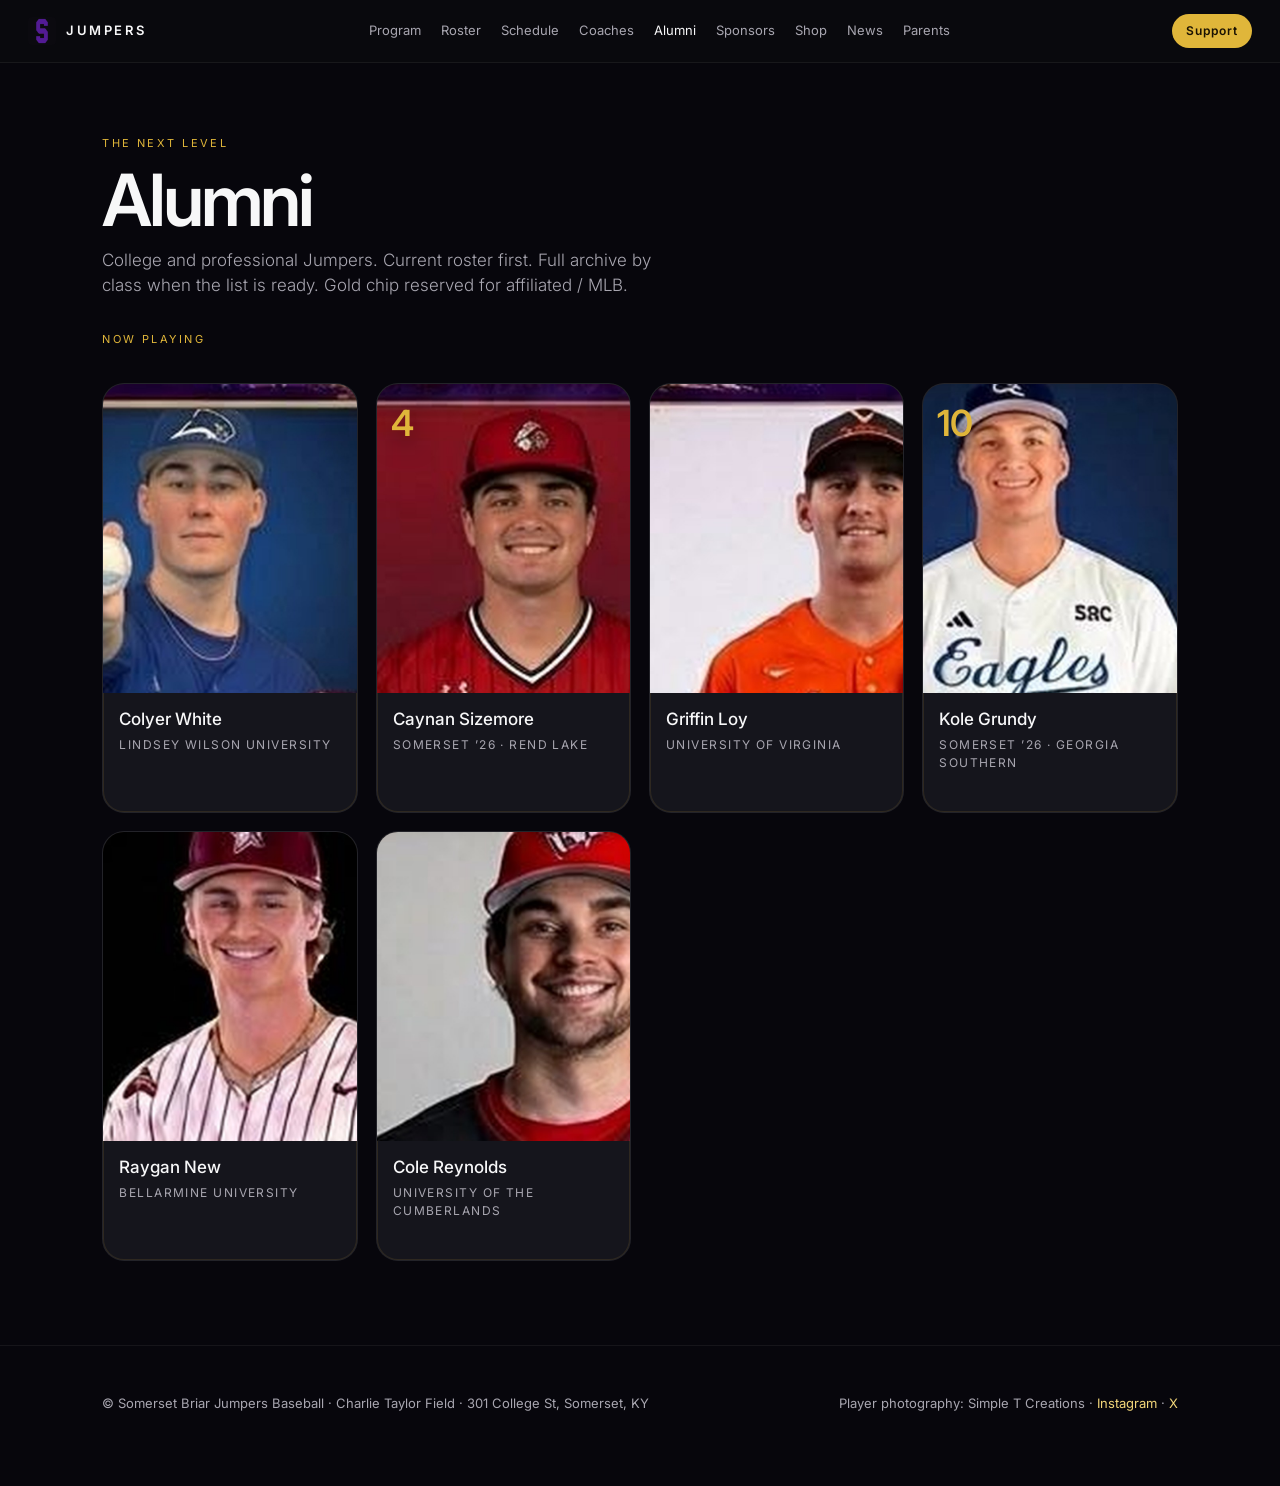
==== alumni.html @ 0ed85373 "Initial commit" ====
<!DOCTYPE html>
<html lang="en">
<head>
  <meta charset="UTF-8" />
  <meta name="viewport" content="width=device-width, initial-scale=1" />
  <title>Alumni · Jumpers Baseball</title>
  <link rel="icon" href="assets/img/brand/power-s.jpg" />
  <link rel="preconnect" href="https://fonts.googleapis.com" />
  <link rel="preconnect" href="https://fonts.gstatic.com" crossorigin />
  <link href="https://fonts.googleapis.com/css2?family=Inter:wght@300;400;500;600;700&display=swap" rel="stylesheet" />
  <link rel="stylesheet" href="css/app.css" />
</head>
<body>
  <nav class="top" id="site-nav"></nav>

  <header class="page-hero">
    <p class="kicker">The next level</p>
    <h1 style="font-size:clamp(40px,6vw,72px)">Alumni</h1>
    <p class="lede">College and professional Jumpers. Current roster first. Full archive by class when the list is ready. Gold chip reserved for affiliated / MLB.</p>
  </header>
  <section class="block" style="padding-top:12px">
    <div class="wrap">
      <p class="kicker">Now playing</p>
      <div class="grid" id="alumni-grid"></div>
    </div>
  </section>

  <footer class="site" id="site-foot"></footer>
  <script src="js/app.js"></script>
</body>
</html>
---- css/app.css ----
:root {
  --night: #07060c;
  --night-2: #12101a;
  --night-3: #1b1528;
  --purple: #5b2ad6;
  --purple-2: #8b5cf6;
  --gold: #e0b63a;
  --gold-2: #f3d77a;
  --paper: #f4f1ea;
  --stone: #a8a6b0;
  --white: #f7f7f8;
  --line: rgba(201, 162, 39, 0.28);
  --hair: rgba(255, 255, 255, 0.06);
  --max: 1180px;
}
* { box-sizing: border-box; margin: 0; padding: 0; }
html { scroll-behavior: smooth; }
body {
  font-family: Inter, system-ui, sans-serif;
  background: var(--night);
  color: var(--white);
  font-size: 17px;
  line-height: 1.5;
  min-height: 100vh;
  overflow-x: hidden;
}
a { color: inherit; text-decoration: none; }
img { max-width: 100%; display: block; }
button { font: inherit; }

.skip {
  position: absolute; left: -999px;
}
.skip:focus { left: 12px; top: 12px; background: var(--gold); color: #1a1203; padding: 8px 12px; z-index: 80; }

nav.top {
  position: sticky; top: 0; z-index: 40;
  display: flex; align-items: center; justify-content: space-between;
  padding: 14px 28px;
  background: rgba(11, 11, 15, 0.78);
  backdrop-filter: blur(18px);
  border-bottom: 1px solid var(--hair);
}
.brand { display: flex; align-items: center; gap: 10px; font-weight: 600; letter-spacing: 0.2em; font-size: 13px; }
.brand img { width: 28px; height: 28px; border-radius: 4px; }
.links { display: flex; gap: 20px; font-size: 13px; color: var(--stone); }
.links a[aria-current="page"], .links a:hover { color: var(--white); }
.pill {
  background: var(--gold);
  color: #1a1203;
  font-size: 12px;
  font-weight: 600;
  letter-spacing: 0.08em;
  padding: 8px 14px;
  border-radius: 999px;
}
.menu {
  display: none; background: none; border: 0; color: var(--white); font-size: 22px; cursor: pointer;
}
.drawer {
  display: none;
  background: #101016;
  border-bottom: 1px solid var(--hair);
  padding: 8px 28px 18px;
}
.drawer a { display: block; padding: 10px 0; color: var(--stone); font-size: 15px; }
.drawer.open { display: block; }

.hero {
  min-height: 88vh;
  position: relative;
  display: flex;
  align-items: flex-end;
  background:
    linear-gradient(180deg, rgba(11,11,15,.12) 10%, rgba(11,11,15,.86) 100%),
    var(--hero, #0b0b0f) center 60% / cover no-repeat;
}
.hero-copy { padding: 0 8vw 9vh; max-width: 920px; }
.eyebrow, .kicker {
  color: var(--gold);
  letter-spacing: 0.22em;
  font-size: 11px;
  text-transform: uppercase;
  margin-bottom: 14px;
}
h1 {
  font-weight: 600;
  font-size: clamp(44px, 8vw, 92px);
  letter-spacing: -0.045em;
  line-height: 0.95;
}
h1 span { display: block; font-weight: 300; font-size: 0.4em; letter-spacing: 0; color: var(--stone); margin-top: 12px; }
h2 {
  font-size: clamp(30px, 4.6vw, 52px);
  font-weight: 500;
  letter-spacing: -0.03em;
  line-height: 1.06;
}
.rule { width: 48px; height: 1px; background: var(--gold); margin: 20px 0; }
.lede { color: var(--stone); max-width: 560px; margin-top: 14px; font-weight: 300; }

section.block { padding: 84px 8vw; }
.wrap { max-width: var(--max); margin: 0 auto; }
.split { display: grid; grid-template-columns: 1.15fr 0.85fr; gap: 28px; }
.panel {
  background: var(--night-2);
  border: 1px solid var(--hair);
  border-radius: 28px;
  padding: 32px;
}
.panel h3 { font-size: 34px; letter-spacing: -0.03em; margin: 6px 0 8px; }
.meta { color: var(--stone); font-size: 15px; }
.chips { display: flex; gap: 8px; flex-wrap: wrap; margin-top: 20px; }
.chip {
  border: 1px solid var(--line);
  color: var(--gold-2);
  font-size: 11px;
  letter-spacing: 0.1em;
  text-transform: uppercase;
  padding: 6px 10px;
  border-radius: 999px;
}

.grid {
  display: grid;
  grid-template-columns: repeat(4, 1fr);
  gap: 18px;
  margin-top: 36px;
}
.grid-3 { grid-template-columns: repeat(3, 1fr); }
.grid-5 { grid-template-columns: repeat(5, 1fr); }

.card { perspective: 1200px; height: 430px; cursor: pointer; }
.card-inner {
  position: relative; width: 100%; height: 100%;
  transform-style: preserve-3d;
  transition: transform 0.7s cubic-bezier(.16,1,.3,1);
}
.card.is-flipped .card-inner { transform: rotateY(180deg); }
.face {
  position: absolute; inset: 0;
  backface-visibility: hidden;
  border-radius: 22px;
  overflow: hidden;
  background: #15151c;
  border: 1px solid var(--hair);
}
.face.back {
  transform: rotateY(180deg);
  background: linear-gradient(180deg, #17141f, #0e0d12);
  padding: 22px;
  display: flex; flex-direction: column;
}
.face .shot { width: 100%; height: 72%; object-fit: cover; object-position: top center; }
.sil-shot {
  height: 72%;
  display: grid; place-items: center;
  background: #14121a;
}
.sil-shot img { width: 52%; opacity: .5; height: auto; object-fit: contain; }
.face .info { padding: 14px 16px 16px; }
.num {
  position: absolute; top: 12px; left: 14px;
  font-size: 36px; font-weight: 600; color: var(--gold);
  letter-spacing: -0.04em; text-shadow: 0 8px 24px rgba(0,0,0,.5);
}
.name { font-size: 17px; font-weight: 500; }
.pos { color: var(--stone); font-size: 12px; letter-spacing: 0.12em; text-transform: uppercase; margin-top: 4px; }
.stat-row {
  display: flex; justify-content: space-between;
  padding: 10px 0;
  border-bottom: 1px solid var(--hair);
  font-size: 14px;
}
.stat-row span:last-child { color: var(--gold-2); font-variant-numeric: tabular-nums; }
.links-row { margin-top: auto; display: flex; gap: 8px; flex-wrap: wrap; }
.mini {
  font-size: 11px; letter-spacing: 0.08em; text-transform: uppercase;
  border: 1px solid var(--line); color: var(--gold-2);
  padding: 6px 8px; border-radius: 999px;
}

.coach { border-radius: 22px; overflow: hidden; background: #15151c; border: 1px solid var(--hair); }
.coach img, .coach .ph { width: 100%; height: 280px; object-fit: cover; object-position: top; }
.coach .ph { background: #16141c; display: grid; place-items: center; color: #3a3348; font-size: 12px; letter-spacing: 0.16em; }
.coach figcaption { padding: 14px 14px 18px; }
.coach strong { display: block; font-weight: 500; }
.coach em { color: var(--stone); font-style: normal; font-size: 12px; letter-spacing: 0.12em; text-transform: uppercase; }

.band {
  min-height: 62vh;
  display: flex; align-items: flex-end;
  background:
    linear-gradient(180deg, rgba(11,11,15,.18), rgba(11,11,15,.78)),
    var(--band, #0b0b0f) center / cover no-repeat;
}
.band .inner { padding: 8vh 8vw; }

.shop-grid { display: grid; grid-template-columns: 1fr 1fr; gap: 48px; align-items: center; }
.hat-ph {
  aspect-ratio: 1;
  border-radius: 28px;
  background: radial-gradient(circle at 40% 30%, #3b1a6d 0%, #0b0b0f 70%);
  display: grid; place-items: center; text-align: center;
  border: 1px solid var(--hair);
  color: var(--stone);
  letter-spacing: 0.16em;
  font-size: 12px;
  text-transform: uppercase;
  padding: 24px;
}
.hat-ph img { width: 38%; opacity: .9; margin: 0 auto 16px; }

.btn {
  display: inline-block;
  margin-top: 22px;
  background: var(--gold);
  color: #1a1203;
  font-weight: 600;
  padding: 12px 22px;
  border-radius: 999px;
  font-size: 14px;
  border: 0;
  cursor: pointer;
}
.btn.ghost { background: transparent; color: var(--gold-2); border: 1px solid var(--line); margin-left: 8px; }

form.stack { display: grid; gap: 12px; margin-top: 22px; max-width: 480px; }
form.stack input, form.stack select, form.stack textarea {
  width: 100%;
  background: #0e0e14;
  border: 1px solid var(--hair);
  color: var(--white);
  padding: 12px 14px;
  border-radius: 12px;
}
form.stack label { font-size: 13px; color: var(--stone); }

.page-hero { padding: 72px 8vw 20px; }
.note { color: var(--stone); font-size: 14px; margin-top: 10px; }

footer.site {
  padding: 48px 8vw 72px;
  border-top: 1px solid var(--hair);
  color: var(--stone);
  font-size: 13px;
  display: flex; justify-content: space-between; gap: 24px; flex-wrap: wrap;
}
footer.site a { color: var(--gold-2); }

@media (max-width: 980px) {
  .links { display: none; }
  .menu { display: block; }
  .split, .shop-grid, .grid, .grid-3, .grid-5 { grid-template-columns: 1fr 1fr; }
}
@media (max-width: 640px) {
  nav.top { padding: 12px 16px; }
  section.block, .page-hero { padding-left: 6vw; padding-right: 6vw; }
  .split, .shop-grid, .grid, .grid-3, .grid-5 { grid-template-columns: 1fr; }
  .card { height: 460px; }
  .pill { display: none; }
}

/* ——— motion layer ——— */
.hero-video {
  min-height: 100vh;
  position: relative;
  display: flex;
  align-items: flex-end;
  overflow: hidden;
}
.hero-video video,
.hero-video .poster {
  position: absolute;
  inset: 0;
  width: 100%;
  height: 100%;
  object-fit: cover;
  transform: scale(1.08);
  will-change: transform;
}
.hero-video .veil {
  position: absolute;
  inset: 0;
  background:
    linear-gradient(180deg, rgba(20,8,40,.15) 0%, rgba(7,6,12,.55) 55%, rgba(7,6,12,.94) 100%),
    radial-gradient(900px 500px at 80% 10%, rgba(91,42,214,.35), transparent 60%);
  pointer-events: none;
}
.hero-video .hero-copy {
  position: relative;
  z-index: 2;
  padding: 0 8vw 12vh;
}
.hero-video h1 { text-shadow: 0 20px 60px rgba(0,0,0,.55); }
.gold-line {
  width: 72px; height: 2px;
  background: linear-gradient(90deg, var(--gold), transparent);
  margin: 22px 0;
}

.shop-stage {
  position: relative;
  padding: 120px 8vw;
  background:
    radial-gradient(700px 380px at 15% 40%, rgba(91,42,214,.38), transparent 60%),
    radial-gradient(500px 280px at 90% 80%, rgba(224,182,58,.12), transparent 55%),
    #07060c;
}
.shop-stage .hat-ph {
  box-shadow: 0 40px 80px rgba(91,42,214,.25), inset 0 0 0 1px rgba(224,182,58,.18);
  transform: rotateY(-8deg) rotateX(4deg);
  transition: transform .6s cubic-bezier(.16,1,.3,1);
}
.shop-stage .hat-ph:hover { transform: rotateY(0) rotateX(0) scale(1.03); }

.field-pin {
  height: 160vh;
  position: relative;
}
.field-sticky {
  position: sticky;
  top: 0;
  height: 100vh;
  overflow: hidden;
  display: flex;
  align-items: flex-end;
}
.field-sticky img.bg {
  position: absolute;
  inset: -8%;
  width: 116%;
  height: 116%;
  object-fit: cover;
  will-change: transform;
}
.field-sticky .veil {
  position: absolute; inset: 0;
  background:
    linear-gradient(180deg, rgba(7,6,12,.15), rgba(20,8,40,.45) 40%, rgba(7,6,12,.88)),
    radial-gradient(600px 400px at 70% 30%, rgba(91,42,214,.28), transparent 70%);
}
.field-sticky .inner { position: relative; z-index: 2; padding: 10vh 8vw; max-width: 760px; }

.h-scene { height: 280vh; position: relative; }
.h-pin {
  position: sticky;
  top: 0;
  height: 100vh;
  overflow: hidden;
  display: flex;
  flex-direction: column;
  justify-content: center;
  background:
    radial-gradient(900px 500px at 0% 100%, rgba(91,42,214,.32), transparent 55%),
    #07060c;
}
.h-pin.field-behind {
  background:
    linear-gradient(180deg, rgba(7,6,12,.72), rgba(7,6,12,.82)),
    var(--rail-bg) center / cover no-repeat;
}
.h-head { padding: 0 8vw 28px; }
.h-track {
  display: flex;
  gap: 22px;
  padding: 0 8vw 8vh;
  width: max-content;
  will-change: transform;
}
.h-track .card,
.h-track .coach {
  flex: 0 0 280px;
  width: 280px;
}
.h-track .coach { height: 430px; }
.h-track .coach img,
.h-track .coach .ph { height: 320px; }

.card {
  transform-style: preserve-3d;
  transition: box-shadow .35s ease;
}
.card:hover {
  box-shadow: 0 24px 60px rgba(91,42,214,.28), 0 0 0 1px rgba(224,182,58,.22);
}
.face {
  box-shadow: inset 0 0 0 1px rgba(224,182,58,.12);
}

.rise { opacity: 0; transform: translateY(28px); animation: rise .9s cubic-bezier(.16,1,.3,1) forwards; }
.rise-2 { animation-delay: .12s; }
.rise-3 { animation-delay: .24s; }
@keyframes rise {
  to { opacity: 1; transform: none; }
}

.progress {
  position: fixed; top: 0; left: 0; height: 2px; width: 0;
  background: linear-gradient(90deg, var(--purple-2), var(--gold));
  z-index: 60;
  transform-origin: left;
}

@media (max-width: 800px) {
  .h-scene { height: auto; }
  .h-pin { position: relative; height: auto; padding: 72px 0; }
  .h-track {
    width: auto;
    overflow-x: auto;
    scroll-snap-type: x mandatory;
    -webkit-overflow-scrolling: touch;
    padding-bottom: 32px;
  }
  .h-track .card, .h-track .coach { scroll-snap-align: start; }
  .field-pin { height: auto; }
  .field-sticky { position: relative; height: 70vh; }
}

/* Coach orbit */
.staff-stage {
  padding: 96px 0 80px;
  background:
    radial-gradient(700px 420px at 50% 55%, rgba(91,42,214,.28), transparent 62%),
    #07060c;
  overflow: hidden;
}
.staff-head { padding: 0 8vw 12px; }
.orbit {
  position: relative;
  height: 560px;
  perspective: 1400px;
  margin: 0 auto;
  max-width: 1100px;
}
.cecil-3d {
  position: absolute;
  left: 50%;
  top: 46%;
  width: 210px;
  height: auto;
  transform: translate(-50%, -50%);
  z-index: 4;
  filter: drop-shadow(0 18px 30px rgba(0,0,0,.55));
  pointer-events: none;
  border-radius: 16px;
}
.ring {
  position: absolute;
  inset: 0;
  transform-style: preserve-3d;
  transition: transform .7s cubic-bezier(.16,1,.3,1);
}
.orbit-card {
  position: absolute;
  left: 50%;
  top: 50%;
  width: 210px;
  height: 300px;
  margin: -150px 0 0 -105px;
  border-radius: 20px;
  overflow: hidden;
  background: #15121c;
  border: 1px solid rgba(224,182,58,.28);
  box-shadow: 0 18px 40px rgba(0,0,0,.4);
  cursor: pointer;
  color: var(--white);
}
.orbit-card img,
.orbit-card .ph {
  width: 100%;
  height: 220px;
  object-fit: cover;
  object-position: top;
  display: block;
}
.orbit-card .ph {
  background: #1a1624;
  display: grid;
  place-items: center;
  color: #4a4258;
  letter-spacing: .16em;
  font-size: 11px;
}
.orbit-card div:last-child { padding: 10px 12px 12px; }
.orbit-card strong { display: block; font-size: 15px; font-weight: 500; }
.orbit-card em {
  color: var(--gold-2);
  font-style: normal;
  font-size: 11px;
  letter-spacing: .12em;
  text-transform: uppercase;
}
.orbit-card.is-lead {
  width: 240px;
  height: 340px;
  margin: -170px 0 0 -120px;
  border-color: var(--gold);
  box-shadow: 0 24px 50px rgba(91,42,214,.35), 0 0 0 1px rgba(224,182,58,.4);
}
.orbit-card.is-lead img,
.orbit-card.is-lead .ph { height: 250px; }
.orbit-nav {
  display: flex;
  align-items: center;
  justify-content: center;
  gap: 22px;
  margin-top: 8px;
  color: var(--stone);
  font-size: 14px;
}
.orbit-nav a { color: var(--gold-2); }
.orbit-nav button {
  width: 44px;
  height: 44px;
  border-radius: 50%;
  border: 1px solid var(--line);
  background: transparent;
  color: var(--gold-2);
  font-size: 22px;
  cursor: pointer;
}
.orbit-nav button:hover { background: rgba(224,182,58,.12); }

@media (max-width: 800px) {
  .orbit {
    height: auto;
    perspective: none;
    padding: 0 0 8px;
  }
  .cecil-3d {
    position: relative;
    left: auto;
    top: auto;
    transform: none;
    width: 128px;
    display: block;
    margin: 8px auto 18px;
  }
  .ring {
    position: relative;
    inset: auto;
    display: flex;
    gap: 14px;
    overflow-x: auto;
    scroll-snap-type: x mandatory;
    -webkit-overflow-scrolling: touch;
    padding: 8px 6vw 20px;
    transform: none !important;
  }
  .orbit-card,
  .orbit-card.is-lead {
    position: relative;
    left: auto;
    top: auto;
    margin: 0;
    flex: 0 0 220px;
    width: 220px;
    height: 320px;
    transform: none !important;
    scroll-snap-align: start;
  }
  .orbit-card.is-lead { flex-basis: 240px; width: 240px; height: 340px; }
}

.mound-stage {
  position: relative;
  min-height: 92vh;
  overflow: hidden;
  background: #07060c;
}
.mound-stage .field-full {
  position: absolute;
  inset: 0;
  width: 100%;
  height: 100%;
  object-fit: cover;
  object-position: center 62%;
}
.mound-veil {
  position: absolute;
  inset: 0;
  background:
    linear-gradient(180deg, rgba(7,6,12,.55) 0%, rgba(7,6,12,.12) 35%, rgba(7,6,12,.18) 68%, rgba(7,6,12,.86) 100%);
  pointer-events: none;
}
.mound-copy {
  position: relative;
  z-index: 3;
  padding: 36px 8vw 0;
}
.mound-core {
  position: relative;
  z-index: 3;
  height: 520px;
  max-width: 900px;
  margin: 0 auto;
  touch-action: pan-y;
}
.cecil-hero {
  position: absolute;
  left: 50%;
  top: 46%;
  width: min(280px, 42vw);
  transform: translate(-50%, -50%);
  z-index: 5;
  filter: drop-shadow(0 16px 24px rgba(0,0,0,.55));
  pointer-events: none;
  animation: cecil-idle 3.2s ease-in-out infinite;
}
.cecil-hero.is-turn { animation: cecil-turn .55s ease; }
@keyframes cecil-idle {
  0%, 100% { transform: translate(-50%, -50%) rotate(-2deg); }
  50% { transform: translate(-50%, calc(-50% - 6px)) rotate(2deg); }
}
@keyframes cecil-turn {
  0% { transform: translate(-50%, -50%) scale(1); }
  40% { transform: translate(-50%, -54%) scale(1.06) rotate(-8deg); }
  100% { transform: translate(-50%, -50%) scale(1); }
}
.token {
  position: absolute;
  left: 50%;
  top: 46%;
  width: 96px;
  height: 96px;
  margin: -48px 0 0 -48px;
  padding: 0;
  border: 2px solid rgba(224,182,58,.55);
  border-radius: 50%;
  overflow: hidden;
  background: #1a1622;
  cursor: pointer;
  box-shadow: 0 10px 24px rgba(0,0,0,.4);
}
.token img, .token .ph {
  width: 100%; height: 100%; object-fit: cover; object-position: top center; display: block;
}
.token .ph {
  display: grid; place-items: center;
  color: var(--gold-2); letter-spacing: .08em; font-size: 18px; font-weight: 600;
}
.token.is-lead {
  width: 118px;
  height: 118px;
  margin: -59px 0 0 -59px;
  border-color: var(--gold);
  box-shadow: 0 0 0 3px rgba(224,182,58,.25), 0 16px 30px rgba(91,42,214,.35);
}
.active-coach {
  position: relative;
  z-index: 3;
  text-align: center;
  margin: 4px 0 0;
  color: var(--stone);
  letter-spacing: .12em;
  text-transform: uppercase;
  font-size: 12px;
}
.active-coach strong {
  display: block;
  color: var(--white);
  letter-spacing: 0;
  text-transform: none;
  font-size: 22px;
  font-weight: 500;
  margin-bottom: 4px;
}
.cecil-on-mound {
  position: absolute;
  left: 50%;
  top: 36%;
  width: min(230px, 26vw);
  transform: translate(-50%, -10%);
  z-index: 2;
  filter: drop-shadow(0 18px 28px rgba(0,0,0,.55));
  border-radius: 16px;
  pointer-events: none;
  transition: opacity .35s ease;
}
.coverflow {
  position: relative;
  z-index: 4;
  height: 430px;
  margin-top: 10vh;
  perspective: 1200px;
  touch-action: pan-y;
}
.flow-card {
  position: absolute;
  left: 50%;
  top: 48px;
  width: 210px;
  height: 320px;
  margin-left: -105px;
  border-radius: 20px;
  overflow: hidden;
  background: #14111a;
  border: 1px solid rgba(224,182,58,.3);
  color: var(--white);
  cursor: pointer;
  transition: transform .55s cubic-bezier(.16,1,.3,1), opacity .45s ease;
  box-shadow: 0 18px 40px rgba(0,0,0,.45);
}
.flow-card img, .flow-card .ph {
  width: 100%; height: 236px; object-fit: cover; object-position: top; display: block;
}
.flow-card .ph {
  background: #1a1624; display: grid; place-items: center;
  color: #4a4258; letter-spacing: .16em; font-size: 11px;
}
.flow-card div:last-child { padding: 10px 12px; }
.flow-card strong { display: block; font-size: 15px; font-weight: 500; }
.flow-card em {
  color: var(--gold-2); font-style: normal; font-size: 11px;
  letter-spacing: .12em; text-transform: uppercase;
}
.flow-card.is-lead {
  width: 242px;
  height: 358px;
  margin-left: -121px;
  border-color: var(--gold);
  z-index: 6;
}
.flow-card.is-lead img, .flow-card.is-lead .ph { height: 266px; }

@media (max-width: 800px) {
  .cecil-on-mound { width: 148px; top: 28%; }
  .coverflow { height: 390px; margin-top: 6vh; }
}
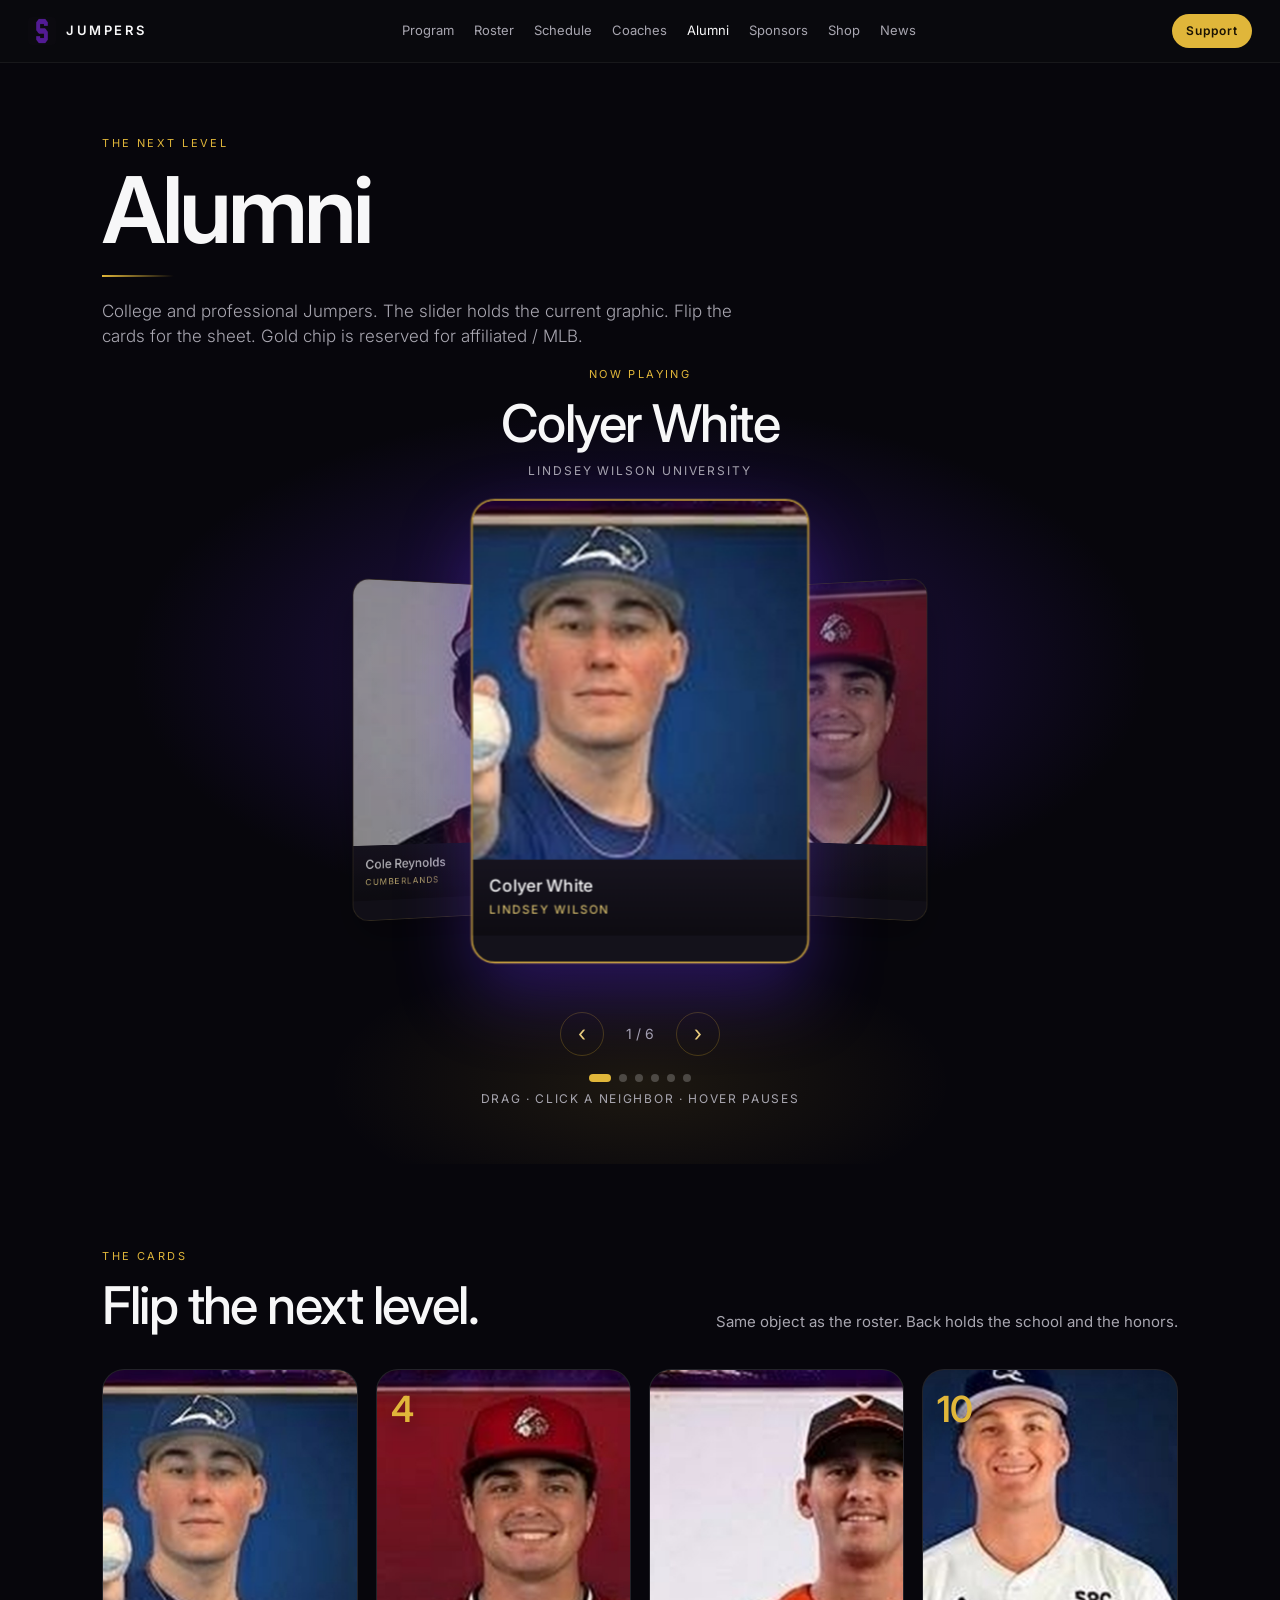
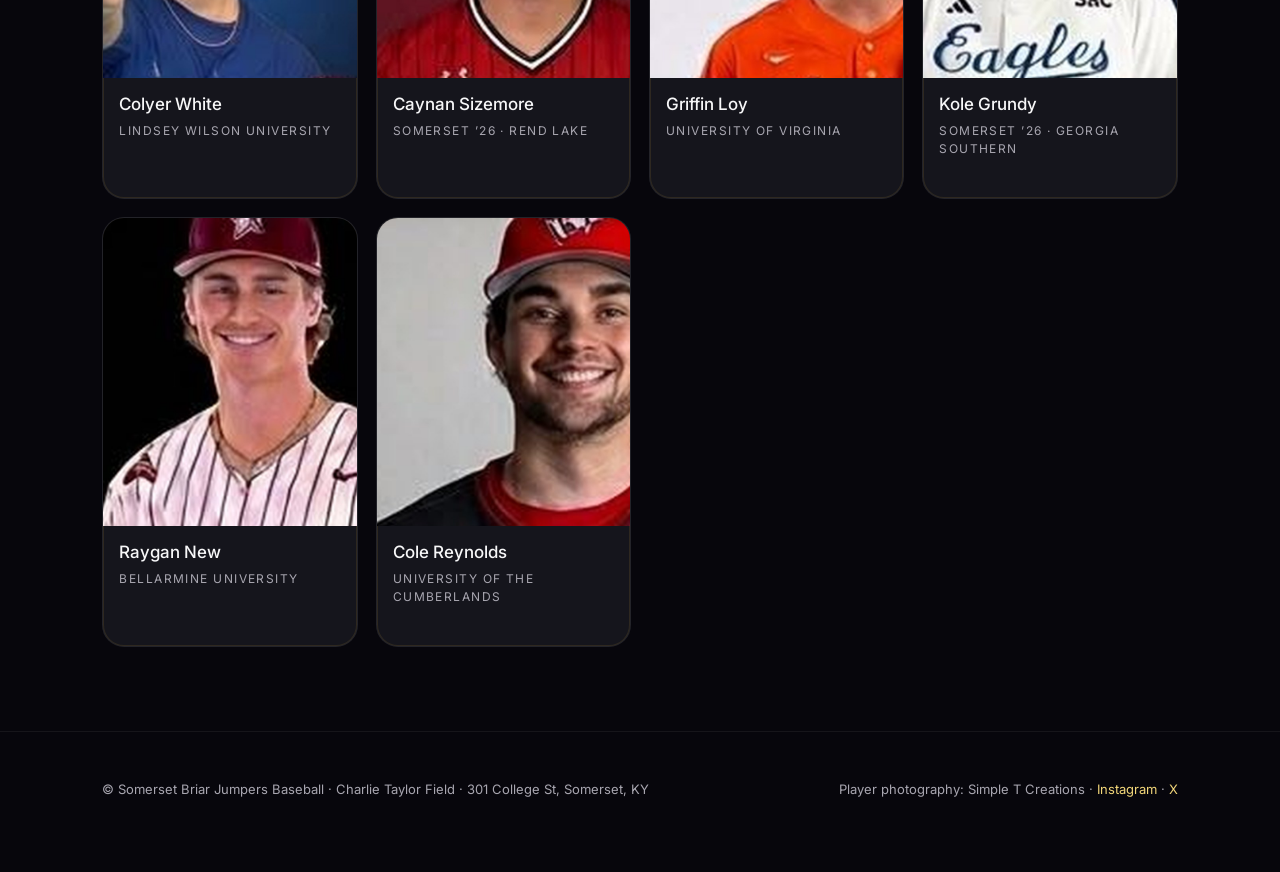
==== commit 5121c857: "Alumni carousel added and updated Coaches carousel added and updated Schedule added and can sync wit" ====
--- a/alumni.html
+++ b/alumni.html
@@ -10,17 +10,47 @@
   <link href="https://fonts.googleapis.com/css2?family=Inter:wght@300;400;500;600;700&display=swap" rel="stylesheet" />
   <link rel="stylesheet" href="css/app.css" />
 </head>
-<body>
+<body class="alumni-page">
+  <div class="progress" id="progress"></div>
+  <a class="skip" href="#carousel">Skip to alumni</a>
   <nav class="top" id="site-nav"></nav>
 
-  <header class="page-hero">
-    <p class="kicker">The next level</p>
-    <h1 style="font-size:clamp(40px,6vw,72px)">Alumni</h1>
-    <p class="lede">College and professional Jumpers. Current roster first. Full archive by class when the list is ready. Gold chip reserved for affiliated / MLB.</p>
+  <header class="page-hero roster-hero">
+    <p class="kicker rise">The next level</p>
+    <h1 class="rise rise-2">Alumni</h1>
+    <div class="gold-line rise rise-3"></div>
+    <p class="lede rise rise-3">College and professional Jumpers. The slider holds the current graphic. Flip the cards for the sheet. Gold chip is reserved for affiliated / MLB.</p>
   </header>
-  <section class="block" style="padding-top:12px">
+
+  <section class="alum-stage" id="carousel">
+    <div class="alum-readout">
+      <p class="kicker">Now playing</p>
+      <h2 id="alum-name">Colyer White</h2>
+      <p class="shelf-meta" id="alum-meta">Lindsey Wilson University</p>
+    </div>
+
+    <div class="alum-scene" id="alum-scene" tabindex="0" aria-label="Alumni carousel">
+      <div class="alum-track" id="alum-track"></div>
+    </div>
+
+    <div class="orbit-nav shelf-nav">
+      <button type="button" id="alum-prev" aria-label="Previous alumnus">‹</button>
+      <span id="alum-count">1 / 6</span>
+      <button type="button" id="alum-next" aria-label="Next alumnus">›</button>
+    </div>
+    <div class="alum-dots" id="alum-dots"></div>
+    <p class="cyl-hint">Drag · click a neighbor · hover pauses</p>
+  </section>
+
+  <section class="block roster-grid-block">
     <div class="wrap">
-      <p class="kicker">Now playing</p>
+      <div class="roster-tools">
+        <div>
+          <p class="kicker">The cards</p>
+          <h2>Flip the next level.</h2>
+        </div>
+        <p class="meta">Same object as the roster. Back holds the school and the honors.</p>
+      </div>
       <div class="grid" id="alumni-grid"></div>
     </div>
   </section>
--- a/css/app.css
+++ b/css/app.css
@@ -210,6 +210,18 @@
   padding: 24px;
 }
 .hat-ph img { width: 38%; opacity: .9; margin: 0 auto 16px; }
+.hat-ph-photo {
+  padding: 0;
+  overflow: hidden;
+  letter-spacing: 0.08em;
+}
+.hat-ph-photo img {
+  width: 100%;
+  height: 100%;
+  object-fit: cover;
+  margin: 0;
+  opacity: 1;
+}
 
 .btn {
   display: inline-block;
@@ -235,6 +247,29 @@
   border-radius: 12px;
 }
 form.stack label { font-size: 13px; color: var(--stone); }
+form.stack .hp {
+  position: absolute;
+  left: -9999px;
+  width: 1px;
+  height: 1px;
+  opacity: 0;
+}
+.due {
+  color: var(--gold-2);
+  font-size: 15px;
+  letter-spacing: 0.04em;
+  margin-top: 4px;
+}
+.form-ok {
+  border: 1px solid var(--line);
+  background: #14101c;
+  border-radius: 20px;
+  padding: 22px 22px 26px;
+  margin-top: 22px;
+  max-width: 480px;
+}
+.form-ok h3 { font-size: 28px; letter-spacing: -0.03em; margin: 6px 0 8px; }
+.form-err { color: #f0a8a8; font-size: 14px; }
 
 .page-hero { padding: 72px 8vw 20px; }
 .note { color: var(--stone); font-size: 14px; margin-top: 10px; }
@@ -728,3 +763,589 @@
   .cecil-on-mound { width: 148px; top: 28%; }
   .coverflow { height: 390px; margin-top: 6vh; }
 }
+
+/* ——— roster coverflow ——— */
+.roster-page { background: #07060c; }
+.roster-hero { padding-bottom: 8px; }
+.roster-hero .lede { max-width: 640px; }
+
+.shelf-stage {
+  position: relative;
+  padding: 28px 0 72px;
+  overflow: hidden;
+  background:
+    radial-gradient(900px 420px at 50% 18%, rgba(91,42,214,.32), transparent 58%),
+    radial-gradient(700px 280px at 80% 90%, rgba(224,182,58,.08), transparent 55%),
+    #07060c;
+}
+.shelf-head { text-align: center; padding: 0 8vw 8px; }
+.shelf-head h2 {
+  min-height: 1.1em;
+  transition: opacity .35s ease;
+}
+.shelf-meta {
+  color: var(--stone);
+  letter-spacing: .16em;
+  text-transform: uppercase;
+  font-size: 12px;
+  margin-top: 8px;
+}
+
+.shelf-stage .coverflow {
+  position: relative;
+  height: 560px;
+  perspective: 1600px;
+  outline: none;
+}
+.shelf-stage .coverflow-track {
+  position: absolute;
+  inset: 0;
+  transform-style: preserve-3d;
+}
+.shelf-stage .flow-card {
+  position: absolute;
+  left: 50%;
+  top: 46px;
+  width: 280px;
+  height: 420px;
+  margin-left: -140px;
+  border-radius: 22px;
+  overflow: hidden;
+  background: #14121b;
+  border: 1px solid rgba(224,182,58,.22);
+  box-shadow: 0 24px 50px rgba(0,0,0,.45);
+  transform-style: preserve-3d;
+  transition: transform .7s cubic-bezier(.16,1,.3,1), opacity .5s ease, box-shadow .5s ease, border-color .4s ease;
+  cursor: pointer;
+  -webkit-tap-highlight-color: transparent;
+}
+.shelf-stage .flow-card img {
+  width: 100%;
+  height: 78%;
+  object-fit: cover;
+  object-position: center 12%;
+  display: block;
+}
+.shelf-stage .flow-card.crop-wide img { object-position: center 18%; }
+.shelf-stage .flow-card .flow-info {
+  padding: 12px 16px 16px;
+  background: linear-gradient(180deg, #17141f, #0e0c12);
+}
+.shelf-stage .flow-card .flow-info strong { display: block; font-weight: 500; font-size: 16px; }
+.shelf-stage .flow-card .flow-info em {
+  display: block;
+  margin-top: 3px;
+  color: var(--stone);
+  font-style: normal;
+  font-size: 11px;
+  letter-spacing: .14em;
+  text-transform: uppercase;
+}
+.shelf-stage .flow-card .num {
+  position: absolute; top: 12px; left: 14px;
+  font-size: 34px; font-weight: 600; color: var(--gold);
+  letter-spacing: -.04em;
+  text-shadow: 0 10px 24px rgba(0,0,0,.6);
+  z-index: 2;
+}
+.shelf-stage .flow-card.is-lead {
+  border-color: var(--gold);
+  box-shadow:
+    0 30px 70px rgba(91,42,214,.38),
+    0 0 0 1px rgba(224,182,58,.45);
+}
+.shelf-stage .flow-card.is-lead img { height: 78%; }
+.shelf-stage .flow-card.is-away { pointer-events: none; }
+
+.shelf-plate {
+  position: absolute;
+  left: 50%;
+  bottom: 28px;
+  width: min(720px, 72vw);
+  height: 28px;
+  transform: translateX(-50%);
+  background: radial-gradient(ellipse at center, rgba(224,182,58,.22), transparent 70%);
+  filter: blur(6px);
+  pointer-events: none;
+}
+.shelf-nav { margin-top: 4px; }
+
+.roster-tools {
+  display: flex;
+  justify-content: space-between;
+  align-items: flex-end;
+  gap: 24px;
+  flex-wrap: wrap;
+}
+.filter-chips .chip {
+  background: transparent;
+  cursor: pointer;
+}
+.filter-chips .chip.is-on {
+  background: var(--gold);
+  color: #1a1203;
+  border-color: var(--gold);
+}
+.roster-class { margin-top: 48px; }
+.roster-class h3 {
+  font-size: 22px;
+  font-weight: 500;
+  letter-spacing: -.02em;
+  margin-bottom: 4px;
+}
+.roster-class .meta { margin-bottom: 18px; }
+.roster-grid-block { padding-top: 56px; }
+.card.crop-wide .shot { object-position: center 18%; }
+.card.crop-portrait .shot { object-position: center 10%; }
+.sample-chip {
+  display: inline-block;
+  margin-bottom: 12px;
+  font-size: 10px;
+  letter-spacing: .14em;
+  text-transform: uppercase;
+  color: #1a1203;
+  background: var(--gold);
+  padding: 4px 8px;
+  border-radius: 999px;
+  width: fit-content;
+}
+
+/* ——— coaches 3D cylinder (YouTube short: rotateY + translateZ) ——— */
+.coaches-page { background: #07060c; }
+
+.cyl-stage {
+  position: relative;
+  padding: 8px 0 56px;
+  overflow: hidden;
+  background:
+    radial-gradient(720px 380px at 50% 42%, rgba(91,42,214,.38), transparent 62%),
+    radial-gradient(520px 220px at 50% 88%, rgba(224,182,58,.12), transparent 60%),
+    #07060c;
+}
+.cyl-readout {
+  text-align: center;
+  padding: 0 8vw 4px;
+  min-height: 118px;
+}
+.cyl-readout h2 { min-height: 1.1em; }
+.cyl-hint {
+  text-align: center;
+  color: var(--stone);
+  font-size: 12px;
+  letter-spacing: .14em;
+  text-transform: uppercase;
+  margin-top: 8px;
+}
+
+.cyl-scene {
+  position: relative;
+  height: 560px;
+  perspective: 1600px;
+  perspective-origin: 50% 46%;
+  outline: none;
+  cursor: grab;
+  touch-action: pan-y;
+}
+.cyl-scene.is-drag { cursor: grabbing; }
+
+.cyl-ring {
+  --w: 240px;
+  --h: 360px;
+  --radius: 400px;
+  --tilt: -12deg;
+  --rot: 0deg;
+  --step: 72deg;
+  position: relative;
+  width: var(--w);
+  height: var(--h);
+  margin: 72px auto 0;
+  transform-style: preserve-3d;
+  transform: rotateX(var(--tilt)) rotateY(var(--rot));
+  transition: transform 1.1s cubic-bezier(.16,1,.3,1);
+}
+.cyl-scene.is-drag .cyl-ring { transition: none; }
+
+.cyl-card {
+  position: absolute;
+  inset: 0;
+  border-radius: 20px;
+  overflow: hidden;
+  background: #14121b;
+  border: 1px solid rgba(224,182,58,.28);
+  box-shadow: 0 18px 40px rgba(0,0,0,.45);
+  transform-style: preserve-3d;
+  transform: rotateY(calc(var(--i) * var(--step))) translateZ(var(--radius));
+  backface-visibility: hidden;
+  cursor: pointer;
+  -webkit-tap-highlight-color: transparent;
+}
+.cyl-card img {
+  width: 100%;
+  height: 78%;
+  object-fit: cover;
+  object-position: center 16%;
+  display: block;
+}
+.cyl-card.crop-family img { object-position: center 32%; }
+.cyl-card .cyl-info {
+  padding: 10px 14px 12px;
+  background: linear-gradient(180deg, #17141f, #0e0c12);
+}
+.cyl-card .cyl-info strong { display: block; font-size: 14px; font-weight: 500; }
+.cyl-card .cyl-info em {
+  display: block;
+  margin-top: 2px;
+  color: var(--gold-2);
+  font-style: normal;
+  font-size: 10px;
+  letter-spacing: .14em;
+  text-transform: uppercase;
+}
+.cyl-card.is-front {
+  border-color: var(--gold);
+  box-shadow:
+    0 24px 60px rgba(91,42,214,.45),
+    0 0 0 1px rgba(224,182,58,.55);
+}
+
+.cyl-floor {
+  position: absolute;
+  left: 50%;
+  bottom: 36px;
+  width: min(640px, 70vw);
+  height: 28px;
+  transform: translateX(-50%);
+  background: radial-gradient(ellipse at center, rgba(224,182,58,.22), transparent 70%);
+  filter: blur(8px);
+  pointer-events: none;
+}
+
+.former-block { padding-top: 12px; }
+.former-grid {
+  display: grid;
+  grid-template-columns: 1.2fr .8fr;
+  gap: 22px;
+  margin-top: 32px;
+}
+.former-card {
+  position: relative;
+  border-radius: 24px;
+  overflow: hidden;
+  min-height: 420px;
+  background: #14121a;
+  border: 1px solid var(--hair);
+}
+.former-card img {
+  position: absolute;
+  inset: 0;
+  width: 100%;
+  height: 100%;
+  object-fit: cover;
+  object-position: center 20%;
+}
+.former-card .veil {
+  position: absolute;
+  inset: 0;
+  background: linear-gradient(180deg, rgba(7,6,12,.1) 20%, rgba(7,6,12,.88) 100%);
+}
+.former-card .copy {
+  position: relative;
+  z-index: 2;
+  padding: 28px;
+  min-height: 420px;
+  display: flex;
+  flex-direction: column;
+  justify-content: flex-end;
+}
+.former-card h3 { font-size: 32px; letter-spacing: -.03em; font-weight: 500; }
+.former-card .meta { margin: 6px 0 12px; }
+.former-card.plain {
+  background: linear-gradient(180deg, #17141f, #0e0d12);
+  min-height: 420px;
+}
+
+@media (max-width: 980px) {
+  .former-grid { grid-template-columns: 1fr; }
+  .cyl-scene { height: 500px; }
+}
+
+/* ——— alumni team slider ——— */
+.alumni-page { background: #07060c; }
+.alum-stage {
+  position: relative;
+  padding: 8px 0 56px;
+  overflow: hidden;
+  background:
+    radial-gradient(820px 420px at 50% 38%, rgba(91,42,214,.36), transparent 62%),
+    radial-gradient(520px 220px at 50% 90%, rgba(224,182,58,.10), transparent 60%),
+    #07060c;
+}
+.alum-readout {
+  text-align: center;
+  padding: 0 8vw 8px;
+  min-height: 118px;
+}
+.alum-readout h2 { min-height: 1.1em; }
+.alum-scene {
+  position: relative;
+  height: 520px;
+  perspective: 1600px;
+  outline: none;
+  cursor: grab;
+  touch-action: pan-y;
+}
+.alum-track {
+  position: relative;
+  height: 100%;
+  transform-style: preserve-3d;
+}
+.alum-slide {
+  position: absolute;
+  left: 50%;
+  top: 24px;
+  width: min(320px, 72vw);
+  height: 440px;
+  margin-left: calc(min(320px, 72vw) / -2);
+  border-radius: 22px;
+  overflow: hidden;
+  background: #14121b;
+  border: 1px solid rgba(224,182,58,.22);
+  box-shadow: 0 24px 50px rgba(0,0,0,.45);
+  transform-style: preserve-3d;
+  transition: transform .8s cubic-bezier(.16,1,.3,1), opacity .5s ease, filter .5s ease, border-color .4s ease;
+  cursor: pointer;
+  -webkit-tap-highlight-color: transparent;
+}
+.alum-slide img {
+  width: 100%;
+  height: 78%;
+  object-fit: cover;
+  object-position: center 12%;
+  display: block;
+}
+.alum-slide .alum-info {
+  padding: 12px 16px 16px;
+  background: linear-gradient(180deg, #17141f, #0e0c12);
+}
+.alum-slide .alum-info strong { display: block; font-size: 16px; font-weight: 500; }
+.alum-slide .alum-info em {
+  display: block;
+  margin-top: 3px;
+  color: var(--gold-2);
+  font-style: normal;
+  font-size: 11px;
+  letter-spacing: .14em;
+  text-transform: uppercase;
+}
+.alum-slide .num {
+  position: absolute; top: 12px; left: 14px;
+  font-size: 34px; font-weight: 600; color: var(--gold);
+  text-shadow: 0 10px 24px rgba(0,0,0,.6);
+  z-index: 2;
+}
+.alum-slide .gold-chip {
+  position: absolute; top: 14px; right: 14px;
+  background: var(--gold);
+  color: #1a1203;
+  font-size: 10px;
+  letter-spacing: .14em;
+  text-transform: uppercase;
+  padding: 4px 8px;
+  border-radius: 999px;
+  z-index: 2;
+}
+.alum-slide.is-active {
+  transform: translate3d(0, 0, 80px) scale(1);
+  border-color: var(--gold);
+  box-shadow: 0 30px 70px rgba(91,42,214,.4), 0 0 0 1px rgba(224,182,58,.5);
+  opacity: 1;
+}
+.alum-slide.is-prev {
+  transform: translate3d(-58%, 18px, -140px) rotateY(28deg) scale(.82);
+  opacity: .72;
+  filter: saturate(.85);
+}
+.alum-slide.is-next {
+  transform: translate3d(58%, 18px, -140px) rotateY(-28deg) scale(.82);
+  opacity: .72;
+  filter: saturate(.85);
+}
+.alum-slide.is-far {
+  transform: translate3d(calc(var(--off) * 70%), 40px, -280px) scale(.62);
+  opacity: 0;
+  pointer-events: none;
+}
+.alum-dots {
+  display: flex;
+  justify-content: center;
+  gap: 8px;
+  margin-top: 18px;
+}
+.alum-dots button {
+  width: 8px;
+  height: 8px;
+  border-radius: 999px;
+  border: 0;
+  background: rgba(255,255,255,.22);
+  cursor: pointer;
+  padding: 0;
+}
+.alum-dots button.is-on {
+  background: var(--gold);
+  width: 22px;
+}
+
+/* ——— shop hat cards ——— */
+.shop-page { background: #07060c; }
+.hat-stage {
+  padding: 8px 8vw 48px;
+  background:
+    radial-gradient(700px 380px at 50% 30%, rgba(91,42,214,.32), transparent 60%),
+    #07060c;
+}
+.hat-shelf {
+  display: grid;
+  grid-template-columns: repeat(3, minmax(0, 1fr));
+  gap: 22px;
+  max-width: 1080px;
+  margin: 8px auto 18px;
+}
+.hat-card { height: 460px; }
+.hat-card .hat-shot {
+  height: 78%;
+  object-fit: contain;
+  object-position: center;
+  background: radial-gradient(circle at 50% 40%, #241833 0%, #0d0c12 70%);
+}
+.hat-card .face.back.hat-back {
+  padding: 0;
+  display: block;
+}
+.hat-card .face.back.hat-back .info {
+  position: absolute;
+  left: 0; right: 0; bottom: 0;
+  padding: 14px 16px 16px;
+  background: linear-gradient(180deg, transparent, rgba(8,7,12,.92));
+}
+.hat-card .sample-chip {
+  position: absolute;
+  top: 14px;
+  left: 14px;
+  z-index: 3;
+}
+.hat-card.is-lead {
+  box-shadow: 0 24px 60px rgba(91,42,214,.32), 0 0 0 1px rgba(224,182,58,.4);
+}
+.hat-card.is-lead .face { border-color: var(--gold); }
+
+@media (max-width: 800px) {
+  .shelf-stage .coverflow { height: auto; perspective: none; padding: 8px 0 12px; }
+  .shelf-stage .coverflow-track {
+    position: relative;
+    inset: auto;
+    display: flex;
+    gap: 14px;
+    overflow-x: auto;
+    scroll-snap-type: x mandatory;
+    -webkit-overflow-scrolling: touch;
+    padding: 8px 6vw 28px;
+    transform: none !important;
+  }
+  .shelf-stage .flow-card,
+  .shelf-stage .flow-card.is-lead {
+    position: relative;
+    left: auto;
+    top: auto;
+    margin: 0;
+    flex: 0 0 240px;
+    width: 240px;
+    height: 360px;
+    transform: none !important;
+    opacity: 1 !important;
+    scroll-snap-align: center;
+  }
+  .shelf-plate { display: none; }
+  .shelf-head h2 { font-size: 32px; }
+  .alum-scene { height: 460px; }
+  .alum-slide { height: 400px; top: 16px; }
+  .hat-shelf { grid-template-columns: 1fr; max-width: 360px; }
+  .hat-card { height: 440px; }
+}
+
+/* ——— 2027 schedule ——— */
+.sched-page { background: #07060c; }
+.cal-bar {
+  padding: 8px 0 28px;
+  border-bottom: 1px solid var(--hair);
+}
+.cal-bar-inner {
+  display: flex;
+  justify-content: space-between;
+  align-items: flex-end;
+  gap: 24px;
+  flex-wrap: wrap;
+}
+.cal-actions { display: flex; flex-wrap: wrap; gap: 10px; align-items: center; }
+.cal-actions .btn { margin-top: 0; }
+.cal-note {
+  color: var(--stone);
+  font-size: 13px;
+  margin-top: 16px;
+  max-width: 720px;
+}
+.sched-hero { padding: 48px 8vw 12px; }
+.game-hero {
+  background:
+    radial-gradient(700px 280px at 0% 0%, rgba(91,42,214,.38), transparent 60%),
+    linear-gradient(180deg, #17141f, #0e0c12);
+  border: 1px solid rgba(224,182,58,.28);
+  border-radius: 28px;
+  padding: 36px 40px;
+  box-shadow: 0 30px 70px rgba(91,42,214,.22);
+}
+.game-hero h2 {
+  font-size: clamp(36px, 6vw, 64px);
+  margin-top: 6px;
+}
+.game-when {
+  color: var(--gold-2);
+  letter-spacing: .16em;
+  text-transform: uppercase;
+  font-size: 12px;
+  margin-top: 8px;
+}
+.sched-list-block { padding-top: 36px; }
+.sched-list { display: grid; gap: 10px; margin-top: 28px; }
+.game-row {
+  display: grid;
+  grid-template-columns: 72px 1fr auto;
+  gap: 18px;
+  align-items: center;
+  padding: 16px 18px;
+  border-radius: 18px;
+  background: #14121b;
+  border: 1px solid var(--hair);
+}
+.game-date {
+  display: grid;
+  justify-items: center;
+  color: var(--gold-2);
+}
+.game-date span {
+  font-size: 10px;
+  letter-spacing: .16em;
+}
+.game-date strong {
+  font-size: 26px;
+  font-weight: 600;
+  letter-spacing: -.03em;
+  color: var(--white);
+  line-height: 1;
+}
+.game-body .name { font-size: 17px; font-weight: 500; }
+.game-side { justify-self: end; }
+@media (max-width: 700px) {
+  .game-hero { padding: 26px 22px; }
+  .game-row { grid-template-columns: 56px 1fr; }
+  .game-side { grid-column: 2; justify-self: start; }
+}
